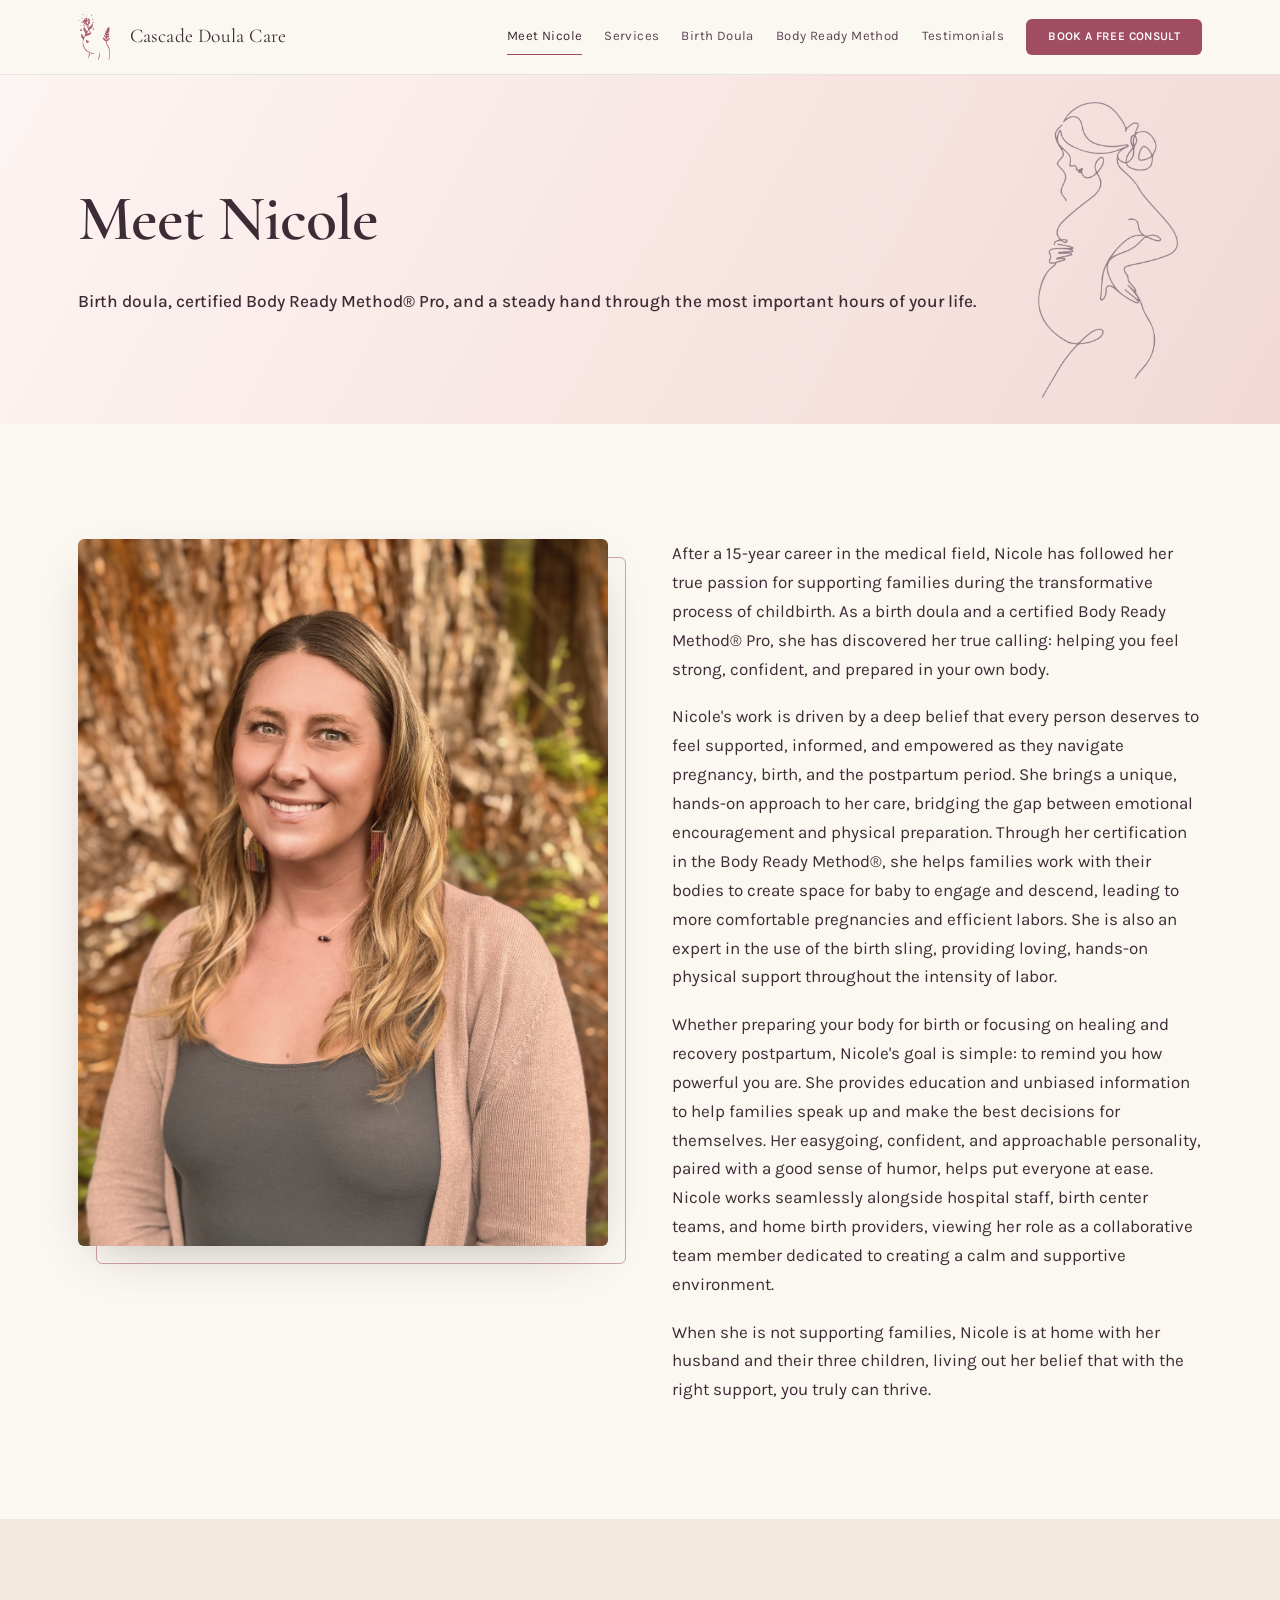
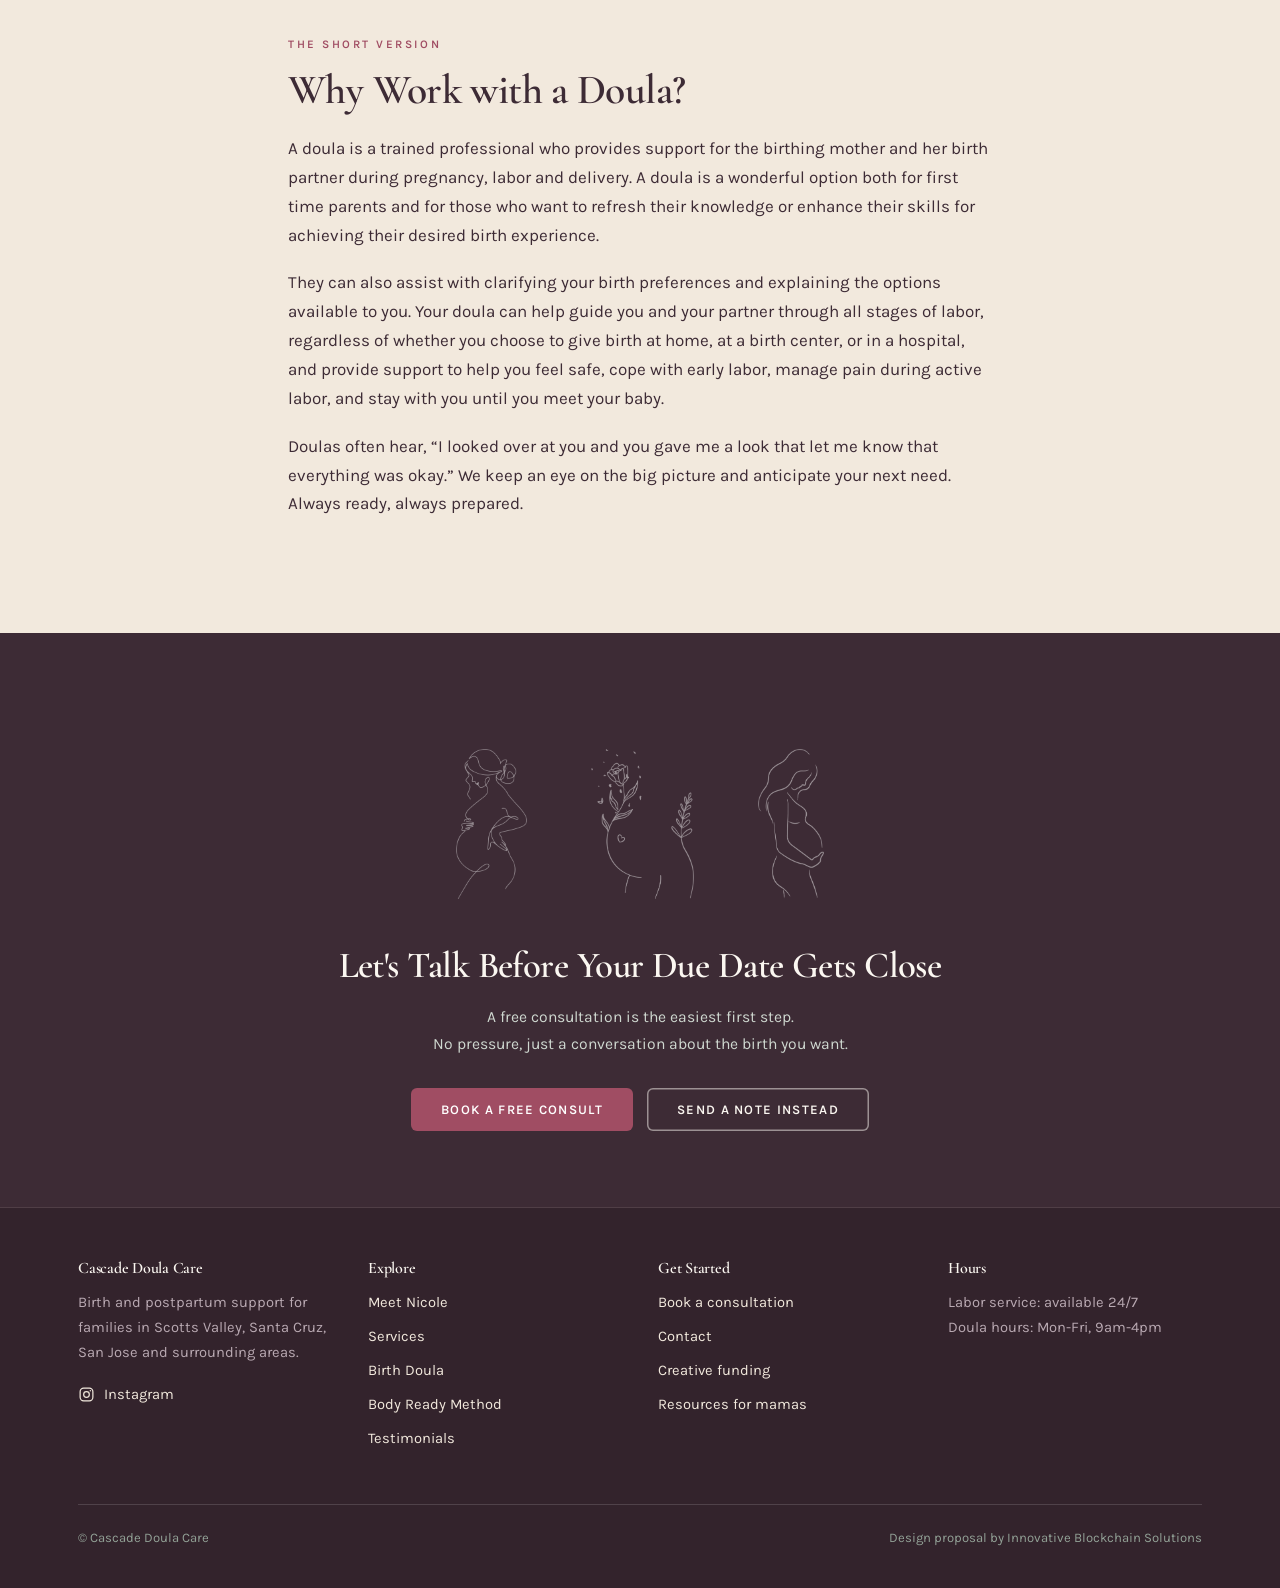
==== about/index.html @ 9ebdb88c "Revert the home hero to the full-bleed photograph Back to the blush-duotone hero with the headline o" ====
<!DOCTYPE html>
<html lang="en">
<head>
<meta charset="utf-8">
<meta name="viewport" content="width=device-width, initial-scale=1">
<title>Meet Nicole · Cascade Doula Care</title>
<meta name="description" content="Nicole Lakey, birth doula and certified Body Ready Method Pro serving Santa&nbsp;Cruz county.">
<meta name="robots" content="noindex, nofollow">
<link rel="preconnect" href="https://fonts.googleapis.com">
<link rel="preconnect" href="https://fonts.gstatic.com" crossorigin>
<link href="https://fonts.googleapis.com/css2?family=Cormorant+Garamond:wght@300;400;500;600;700&family=Karla:wght@400;500;600;700&display=swap" rel="stylesheet">
<link rel="stylesheet" href="../assets/css/site.css?v=20260819160152">
</head>
<body>
<header class="site-header">
  <div class="wrap">
    <a class="brand" href="../"><img class="brand__mark" src="../assets/img/mark-clay.png" alt="" aria-hidden="true"><span>Cascade Doula Care</span></a>
    <button class="nav-toggle" data-nav-toggle aria-expanded="false" aria-controls="primary-nav">Menu</button>
    <nav class="nav" id="primary-nav">
      <a href="../about/" aria-current="page">Meet Nicole</a>
      <a href="../services/">Services</a>
      <a href="../services-packages/">Birth Doula</a>
      <a href="../body-ready-method/">Body Ready Method</a>
      <a href="../testimonials/">Testimonials</a>
      <a class="secondary" href="../creative-funding/">Creative Funding</a>
      <a class="secondary" href="../resources-for-mamas/">Resources</a>
      <a class="secondary" href="../consultation/">Consultation</a>
      <a class="secondary" href="../contact/">Contact</a>
      <a class="btn" href="../consultation/">Book a free consult</a>
    </nav>
  </div>
</header>
<section class="hero hero--light hero--art hero--short">
  <div class="hero__media"><img src="../assets/img/line-1-soft.png" alt="" aria-hidden="true"></div>
  <div class="wrap">
    <div class="hero__inner">
      <h1>Meet Nicole</h1>
      <p class="lede">Birth doula, certified Body Ready Method&reg; Pro, and a steady hand through the most important hours of your life.</p>
    </div>
  </div>
</section>
<section class="section">
  <div class="wrap">
    <div class="split split--top">
      <div class="split__media"><img src="../assets/img/nicole.jpg" alt="Nicole Lakey"></div>
      <div>
        <p>After a 15-year career in the medical field, Nicole has followed her true passion for supporting families during the transformative process of childbirth. As a birth doula and a certified Body Ready Method&reg; Pro, she has discovered her true calling: helping you feel strong, confident, and prepared in your own body.</p>
        <p>Nicole's work is driven by a deep belief that every person deserves to feel supported, informed, and empowered as they navigate pregnancy, birth, and the postpartum period. She brings a unique, hands-on approach to her care, bridging the gap between emotional encouragement and physical preparation. Through her certification in the Body Ready Method&reg;, she helps families work with their bodies to create space for baby to engage and descend, leading to more comfortable pregnancies and efficient labors. She is also an expert in the use of the birth sling, providing loving, hands-on physical support throughout the intensity of labor.</p>
        <p>Whether preparing your body for birth or focusing on healing and recovery postpartum, Nicole's goal is simple: to remind you how powerful you are. She provides education and unbiased information to help families speak up and make the best decisions for themselves. Her easygoing, confident, and approachable personality, paired with a good sense of humor, helps put everyone at ease. Nicole works seamlessly alongside hospital staff, birth center teams, and home birth providers, viewing her role as a collaborative team member dedicated to creating a calm and supportive environment.</p>
        <p>When she is not supporting families, Nicole is at home with her husband and their three children, living out her belief that with the right support, you truly can thrive.</p>
      </div>
    </div>
  </div>
</section>

<section class="section section--sand">
  <div class="wrap narrow">
    <p class="eyebrow">The short version</p>
    <h2>Why Work with a Doula?</h2>
    <p>A doula is a trained professional who provides support for the birthing mother and her birth partner during pregnancy, labor and delivery. A doula is a wonderful option both for first time parents and for those who want to refresh their knowledge or enhance their skills for achieving their desired birth experience.</p>
    <p>They can also assist with clarifying your birth preferences and explaining the options available to you. Your doula can help guide you and your partner through all stages of labor, regardless of whether you choose to give birth at home, at a birth center, or in a hospital, and provide support to help you feel safe, cope with early labor, manage pain during active labor, and stay with you until you meet your baby.</p>
    <p>Doulas often hear, &ldquo;I looked over at you and you gave me a look that let me know that everything was okay.&rdquo; We keep an eye on the big picture and anticipate your next need. Always ready, always prepared.</p>
  </div>
</section>
<section class="section section--ink">
  <div class="wrap narrow" style="text-align:center">
    <div class="motifs">
      <img src="../assets/img/line-1.png" alt="" aria-hidden="true">
      <img src="../assets/img/line-2.png" alt="" aria-hidden="true">
      <img src="../assets/img/line-3.png" alt="" aria-hidden="true">
    </div>
    <h2>Let's Talk Before Your Due Date Gets Close</h2>
    <p class="lede">A free consultation is the easiest first step.<br class="br-wide"> No pressure, just a conversation about the birth you want.</p>
    <div class="btn-row" style="justify-content:center">
      <a class="btn" href="../consultation/">Book a free consult</a>
      <a class="btn btn--ghost" href="../contact/">Send a note instead</a>
    </div>
  </div>
</section>
<footer class="site-footer">
  <div class="wrap">
    <div class="footer-grid">
      <div>
        <h4>Cascade Doula Care</h4>
        <p>Birth and postpartum support for families in Scotts&nbsp;Valley, Santa&nbsp;Cruz, San&nbsp;Jose and surrounding areas.</p>
        <p><a class="ig-link" href="https://www.instagram.com/doulanicolelakey/" rel="noopener"><svg class="ig-icon" viewBox="0 0 24 24" width="17" height="17" fill="none" stroke="currentColor" stroke-width="1.7" stroke-linecap="round" stroke-linejoin="round" aria-hidden="true"><rect x="3" y="3" width="18" height="18" rx="5"/><circle cx="12" cy="12" r="4"/><circle cx="17.4" cy="6.6" r="1" fill="currentColor" stroke="none"/></svg><span>Instagram</span></a></p>
      </div>
      <div>
        <h4>Explore</h4>
        <ul>
          <li><a href="../about/">Meet Nicole</a></li>
          <li><a href="../services/">Services</a></li>
          <li><a href="../services-packages/">Birth Doula</a></li>
          <li><a href="../body-ready-method/">Body Ready Method</a></li>
          <li><a href="../testimonials/">Testimonials</a></li>
        </ul>
      </div>
      <div>
        <h4>Get Started</h4>
        <ul>
          <li><a href="../consultation/">Book a consultation</a></li>
          <li><a href="../contact/">Contact</a></li>
          <li><a href="../creative-funding/">Creative funding</a></li>
          <li><a href="../resources-for-mamas/">Resources for mamas</a></li>
        </ul>
      </div>
      <div>
        <h4>Hours</h4>
        <p>Labor service: available 24/7<br>
        Doula hours: Mon-Fri, 9am-4pm</p>
      </div>
    </div>
    <div class="footer-bottom">
      <span>&copy; Cascade Doula Care</span>
      <span>Design proposal by Innovative Blockchain Solutions</span>
    </div>
  </div>
</footer>
<div class="sticky-cta">
  <a class="btn btn--ghost" href="../contact/">Send a note</a>
  <a class="btn" href="../consultation/">Book a consult</a>
</div>
<script src="../assets/js/site.js?v=20260819160152"></script>
</body>
</html>
---- assets/css/site.css ----
/* Cascade Doula Care — Miguel's proposal
   Palette: evergreen ink + warm cream + clay. Deliberately warmer and
   higher contrast than the live blush/serif site, so the two read as
   genuinely different choices rather than variations. */

:root {
  --ink: #3d2b35;
  --ink-soft: #5b4552;
  --cream: #fbf7f1;
  --sand: #f2e9dd;
  --sand-deep: #e6d9c9;
  --clay: #a04d63;
  --clay-dark: #8a4054;
  --soft: #8c7480;
  --muted: #7c6d75;
  --white: #fff;
  --maxw: 1180px;
  --radius: 4px;
  --shadow: 0 18px 50px -22px rgba(61, 43, 53, .38);
  --serif: "Cormorant Garamond", Georgia, "Times New Roman", serif;
  --sans: "Karla", -apple-system, BlinkMacSystemFont, "Segoe UI", sans-serif;
}

*, *::before, *::after { box-sizing: border-box; }
html { scroll-behavior: smooth; }
body {
  margin: 0;
  background: var(--cream);
  color: var(--ink);
  font-family: var(--sans);
  font-size: 17px;
  line-height: 1.7;
}
img { max-width: 100%; display: block; }
a { color: inherit; }

h1, h2, h3, h4 {
  font-family: var(--serif);
  font-weight: 600;
  line-height: 1.12;
  letter-spacing: -.015em;
  margin: 0 0 .5em;
}
h1 { font-size: clamp(2.5rem, 5.2vw, 4rem); font-weight: 600; }
/* keep headline lines evenly filled instead of dropping one short word
   onto a line of its own */
h1, h2 { text-wrap: balance; }
.lede { text-wrap: pretty; }
h2 { font-size: clamp(1.85rem, 3.4vw, 2.6rem); }
h3 { font-size: clamp(1.25rem, 1.9vw, 1.5rem); }
p { margin: 0 0 1.1em; }
p:last-child { margin-bottom: 0; }

.wrap { width: 100%; max-width: var(--maxw); margin: 0 auto; padding: 0 28px; }
.narrow { max-width: 760px; }
/* same short measure, but flush with the page's left edge instead of centred,
   so a narrow block sitting above full-width content lines up with it */
.wrap.narrow--flush { max-width: var(--maxw); }
.wrap.narrow--flush > * { max-width: 760px; }
.section { padding: clamp(64px, 9vw, 118px) 0; }
.section--sand { background: var(--sand); }
.section--ink { background: var(--ink); color: var(--cream); }
.section--ink h2, .section--ink h3 { color: var(--cream); }

.eyebrow {
  font-size: .72rem;
  letter-spacing: .22em;
  text-transform: uppercase;
  color: var(--clay);
  font-weight: 600;
  margin: 0 0 1.1em;
}
.section--ink .eyebrow { color: var(--sand-deep); }
.lede { font-size: clamp(1.08rem, 1.6vw, 1.3rem); color: var(--ink-soft); }
.section--ink .lede { color: #cfd8d0; }

/* buttons */
.btn {
  display: inline-block;
  padding: 15px 30px;
  border: 0;
  border-radius: 6px;
  background: var(--clay);
  color: var(--white);
  font: 600 .82rem/1 var(--sans);
  letter-spacing: .1em;
  text-transform: uppercase;
  text-decoration: none;
  cursor: pointer;
  transition: background .18s ease, transform .18s ease;
}
.btn:hover { background: var(--clay-dark); transform: translateY(-1px); }
.btn--ghost {
  background: transparent;
  color: var(--ink);
  box-shadow: inset 0 0 0 1.5px rgba(61, 43, 53, .3);
}
.btn--ghost:hover { background: rgba(61, 43, 53, .06); color: var(--ink); }
/* ghost buttons sitting on a dark band need light ink, otherwise they render
   the same colour as the background and vanish */
.section--ink .btn--ghost {
  color: var(--cream);
  box-shadow: inset 0 0 0 1.5px rgba(251, 247, 241, .5);
}
.section--ink .btn--ghost:hover {
  background: rgba(251, 247, 241, .12);
  color: var(--cream);
}
.btn--onlight-dark { background: var(--ink); }
.btn--onlight-dark:hover { background: #281c24; }
.btn-row { display: flex; flex-wrap: wrap; gap: 14px; margin-top: 30px; }

/* header */
.site-header {
  position: sticky; top: 0; z-index: 50;
  background: #fbf7f1;
  border-bottom: 1px solid rgba(61, 43, 53, .1);
}
.site-header .wrap { display: flex; align-items: center; gap: 22px; height: 74px; }
.brand {
  display: flex;
  align-items: center;
  gap: 20px;
  font-family: var(--serif);
  font-size: 1.22rem;
  letter-spacing: .01em;
  text-decoration: none;
  white-space: nowrap;
  margin-right: auto;
}
/* clay so the mark anchors the left of the header against the clay CTA on
   the right, while the wordmark stays ink and does not compete */
.brand__mark { height: 46px; width: auto; flex: none; }
.nav { display: flex; align-items: center; gap: 22px; }
.nav a {
  font-size: .82rem;
  letter-spacing: .03em;
  text-decoration: none;
  color: var(--ink-soft);
  padding: 6px 0;
  border-bottom: 1.5px solid transparent;
  white-space: nowrap;
}
.nav a:hover { color: var(--ink); border-bottom-color: var(--clay); }
.nav a[aria-current="page"] { color: var(--ink); border-bottom-color: var(--clay); }
.nav .btn { color: var(--white); border: 0; padding: 12px 22px; font-size: .74rem; }
.nav-toggle {
  display: none; background: none; border: 0; cursor: pointer;
  font: 600 .78rem/1 var(--sans); letter-spacing: .12em;
  text-transform: uppercase; color: var(--ink); padding: 10px 0;
}

@media (max-width: 1080px) {
  .nav-toggle { display: block; }
  .nav {
    display: none; position: absolute; top: 74px; left: 0; right: 0;
    flex-direction: column; align-items: stretch; gap: 0;
    background: var(--cream); padding: 10px 28px 26px;
    border-bottom: 1px solid rgba(61, 43, 53, .12);
    box-shadow: var(--shadow);
  }
  .nav.is-open { display: flex; }
  .nav a { padding: 13px 0; border-bottom: 1px solid rgba(61, 43, 53, .08); }
  .nav .btn { margin-top: 16px; text-align: center; }
}

/* hero */
.hero { position: relative; color: var(--cream); }
.hero__media { position: absolute; inset: 0; overflow: hidden; }
.hero__media img { width: 100%; height: 100%; object-fit: cover; }
.hero__media::after {
  content: ""; position: absolute; inset: 0;
  background: linear-gradient(105deg, rgba(61,43,53,.9) 0%, rgba(61,43,53,.72) 45%, rgba(61,43,53,.35) 100%);
}
.hero__inner { position: relative; padding: clamp(90px, 15vw, 170px) 0; max-width: 760px; }
.hero h1 { color: var(--cream); }
.hero .lede { color: #dfe6df; max-width: 620px; }
.hero--short .hero__inner { padding: clamp(64px, 9vw, 108px) 0; }

/* light hero: Nicole's blush washed over the photo instead of the dark
   evergreen. Text flips to ink, since cream would vanish on it. */
.hero--light .hero__media { isolation: isolate; }
/* Blush is multiplied INTO the photograph rather than laid over it. Multiply
   keeps every tone and edge of the image and tints it, so the hero reads
   properly pink while the photo stays fully visible. A screen layer lifts the
   shadows so it does not go muddy. */
.hero--light .hero__media::after {
  background: rgb(238, 186, 190);
  mix-blend-mode: multiply;
  opacity: .74;
}
.hero--light .hero__media::before {
  content: "";
  position: absolute;
  inset: 0;
  z-index: 1;
  background: linear-gradient(105deg,
    rgba(255, 226, 228, .52) 0%,
    rgba(255, 226, 228, .34) 42%,
    rgba(255, 226, 228, .18) 76%,
    rgba(255, 226, 228, .10) 100%);
  mix-blend-mode: screen;
  pointer-events: none;
}
/* Blush halo behind the copy. It lives on the hero itself, not on the text
   block: the ellipse is wider than the text block, so anchoring it there
   clipped it against that element's box and left a hard vertical seam. */
.hero--light::after {
  content: "";
  position: absolute;
  inset: 0;
  background: radial-gradient(ellipse 46% 66% at 24% 50%,
    rgba(250, 226, 227, .86) 0%,
    rgba(250, 226, 227, .6) 40%,
    rgba(250, 226, 227, .26) 70%,
    rgba(250, 226, 227, 0) 100%);
  pointer-events: none;
  z-index: 0;
}
.hero--light .hero__inner { position: relative; z-index: 1; }
/* lift the photo itself rather than piling on more tint, so it gets
   lighter without disappearing under the wash again */
.hero--light .hero__media img { filter: grayscale(1) brightness(1.22) contrast(.95); }
.hero--light h1 { color: var(--ink); }
.hero--light .lede { color: var(--ink); font-weight: 500; }
.hero--light .btn--ghost {
  color: var(--ink) !important;
  box-shadow: inset 0 0 0 1.5px rgba(61, 43, 53, .4) !important;
}
.hero--light .btn--ghost:hover { background: rgba(61, 43, 53, .07); }

/* interior heroes: flat blush field with one of Nicole's drawings instead of
   a photograph. Photos behind text needed so much tint they stopped reading,
   and these weigh a tenth as much. */
.hero--art { background: linear-gradient(118deg, #fdf5f3 0%, #f8e6e3 52%, #f2d9d7 100%); }
.hero--art::after { display: none; }
/* interior headings get a wider measure so short ones fit on one line.
   The lede keeps its own 620px cap, so only the heading is affected. */
.hero--art .hero__inner { max-width: 1000px; }
/* a one-sentence hero lede can run a little wider than body copy without
   hurting readability; longer ones still wrap */
.hero--art .lede {
  max-width: 1000px;
  font-size: clamp(1rem, 1.35vw, 1.18rem);
}
.hero--art .hero__media {
  display: flex;
  justify-content: flex-end;
  align-items: center;
  padding-right: clamp(20px, 8vw, 150px);
}
.hero--art .hero__media::before,
.hero--art .hero__media::after { display: none; }
.hero--art .hero__media img {
  width: auto;
  height: clamp(140px, 25vw, 296px);
  object-fit: contain;
  filter: none;
  opacity: .92;
}
@media (max-width: 720px) {
  .hero--art .hero__media { justify-content: center; align-items: flex-end; padding: 0 0 18px; }
  .hero--art .hero__media img { height: clamp(110px, 30vw, 170px); opacity: .5; }
}

/* hard break that only applies where there is room for it */
br.br-wide { display: none; }
@media (min-width: 700px) { br.br-wide { display: inline; } }

/* trust strip */
/* light strip so the dark card band below it has room to land; the strip is
   supporting information, not a feature */
.trust {
  background: var(--sand);
  color: var(--ink-soft);
  padding: 20px 0;
  border-bottom: 1px solid rgba(61, 43, 53, .08);
}
.trust ul {
  list-style: none; margin: 0; padding: 0;
  display: flex; flex-wrap: wrap; justify-content: center;
  gap: 12px 34px;
  font-size: .78rem; letter-spacing: .12em; text-transform: uppercase;
  font-weight: 700;
  color: var(--ink);
}
/* dark variant, for pages where the light hero leaves the sand strip with
   almost no contrast against it */
.trust--dark { background: var(--ink); border-bottom: 0; }
.trust--dark ul { color: #e6d8de; }

/* cards */
.grid { display: grid; gap: 26px; }
.grid--3 { grid-template-columns: repeat(auto-fit, minmax(272px, 1fr)); }
.grid--2 { grid-template-columns: repeat(auto-fit, minmax(320px, 1fr)); }
.card {
  background: var(--white);
  border: 1px solid rgba(61, 43, 53, .1);
  border-radius: var(--radius);
  padding: 34px 30px;
}
.card__num {
  font-family: var(--serif); font-size: 2.2rem; color: var(--clay);
  line-height: 1; display: block; margin-bottom: 14px;
}
.section--ink .card {
  background: rgba(255,255,255,.05);
  border-color: rgba(255,255,255,.14);
  color: #dfe6df;
}

/* the tagline, carried over from the band that used to sit above */
.band-lead {
  font-family: var(--serif);
  font-size: clamp(1.15rem, 2vw, 1.5rem);
  line-height: 1.4;
  text-align: center;
  color: var(--cream);
  max-width: 760px;
  margin: 0 auto clamp(38px, 5vw, 62px);
}

/* premium feature cards: hairline rule, generous padding, and one of
   Nicole's line drawings watermarked into the corner. Paths are relative
   to this stylesheet so they work from any page depth. */
.grid--duo { grid-template-columns: repeat(auto-fit, minmax(430px, 1fr)); }
.card--feature {
  position: relative;
  overflow: hidden;
  padding: 42px 40px 46px;
  /* warm vertical wash rather than flat white, so the card has some depth */
  /* the old gradient ended at #fbf6ef, which is the page cream, so cards
     dissolved into the background at the bottom. Ends lighter now, so the
     card stays a distinct surface all the way down. */
  background: linear-gradient(175deg, #fff 0%, #fffdfb 60%, #fdf9f4 100%);
  border: 1px solid rgba(61, 43, 53, .09);
  border-radius: 6px;
  box-shadow: 0 1px 2px rgba(61, 43, 53, .04);
  transition: transform .22s ease, box-shadow .22s ease, border-color .22s ease;
}
/* hairline inset ring, reads as a printed edge rather than a UI border */
.card--feature > * { position: relative; z-index: 1; }
.card--num::after, .card--feature::after { z-index: 0; }
.card--num .card__num::before {
  content: "";
  position: absolute;
  left: 18px; top: 18px;
  width: 38px; height: 38px;
  border-top: 2px solid var(--clay);
  border-left: 2px solid var(--clay);
  border-top-left-radius: 6px;
  opacity: .45;
  transition: width .25s ease, height .25s ease, opacity .25s ease;
}
.card--num:hover .card__num::before { width: 54px; height: 54px; opacity: .75; }
.card--feature::before {
  content: "";
  display: block;
  width: 34px;
  height: 2px;
  background: var(--clay);
  margin-bottom: 24px;
}
.card--feature::after {
  content: "";
  position: absolute;
  right: -34px;
  bottom: -46px;
  width: 210px;
  height: 210px;
  background-repeat: no-repeat;
  background-position: center;
  background-size: contain;
  opacity: .2;
  pointer-events: none;
  filter: invert(18%) sepia(12%) saturate(900%) hue-rotate(90deg);
}
.card--feature:nth-child(4n+1)::after { background-image: url("../img/line-1.png"); }
.card--feature:nth-child(4n+2)::after { background-image: url("../img/line-2.png"); }
.card--feature:nth-child(4n+3)::after { background-image: url("../img/line-3.png"); }
.card--feature:nth-child(4n+4)::after { background-image: url("../img/line-2.png"); transform: scaleX(-1); }
.card--feature:hover {
  transform: translateY(-3px);
  box-shadow: var(--shadow);
  border-color: rgba(160, 77, 99, .3);
}
/* numbered variant: the numeral replaces the hairline rule */
.card--feature.card--num::before { display: none; }
.card--feature .card__num {
  margin-bottom: 14px;
  /* the display serif defaults to oldstyle figures, whose 3 4 5 7 9 drop
     below the baseline and collide with the rule under them. Lining figures
     sit level and align across cards. */
  font-variant-numeric: lining-nums tabular-nums;
  font-feature-settings: "lnum" 1, "tnum" 1;
  font-size: 3rem;
  line-height: 1.05;
  display: block;
  margin-bottom: 6px;
  color: var(--clay);
  position: static;
}
.card--num { padding-top: 68px; }
.card--feature .card__num + h3 {
  padding-top: 18px;
  border-top: 2px solid rgba(160, 77, 99, .28);
  display: inline-block;
}
.card--feature h3 { font-size: clamp(1.3rem, 1.9vw, 1.5rem); margin-bottom: .55em; }
.card--feature p { color: var(--ink-soft); position: relative; }

/* the five BRM pillars: one row so they read as a set, compact because
   they carry no body copy */
.grid--five { grid-template-columns: repeat(auto-fit, minmax(186px, 1fr)); gap: 18px; }
/* the bracket sits at 14px and runs 24px, so it ends at 38. Top padding of
   50 puts the numeral clear of it with room to spare. Using the padding
   shorthand here is what previously overrode .card--num's top padding and
   let the bracket cut through the numerals. */
.card--pillar { padding: 50px 18px 30px; }
.card--pillar .card__num::before { left: 14px; top: 14px; width: 24px; height: 24px; }
.card--pillar:hover .card__num::before { width: 34px; height: 34px; }
.card--pillar .card__num { font-size: 1.9rem; margin-bottom: 18px; }
.card--pillar .card__num + h3 {
  padding-top: 16px;
  /* sized so the two longest pillar names hold one line in a 210px card */
  font-size: clamp(.98rem, 1.22vw, 1.08rem);
  white-space: nowrap;
  margin-bottom: 0;
  line-height: 1.25;
}
.pillar--open { cursor: pointer; }
.pillar--open:focus-visible { outline: 2px solid var(--clay); outline-offset: 3px; }
.pillar__more {
  display: block;
  margin-top: 14px;
  font-size: .68rem;
  letter-spacing: .14em;
  text-transform: uppercase;
  color: var(--clay);
  font-weight: 600;
}
.card--pillar::after { width: 132px; height: 132px; right: -26px; bottom: -30px; opacity: .17; }

/* the same card treatment on a dark band: keep the translucent panel and
   switch the bracket, rule and watermark to light so they read */
.section--ink .card--feature {
  background: rgba(255, 255, 255, .05);
  border-color: rgba(255, 255, 255, .14);
  box-shadow: none;
}
.section--ink .card--num .card__num::before { border-color: rgba(250, 226, 227, .5); }
.section--ink .card--feature .card__num + h3 { border-top-color: rgba(250, 226, 227, .32); }
.section--ink .card--feature::after { opacity: .12; filter: none; }
/* .card--feature forces ink body copy, which is invisible on a dark band */
.section--ink .card--feature p { color: #ddd0d7; }
.section--ink .card--feature h3 { color: var(--cream); }
.section--ink .card--feature:nth-child(4n+1)::after { background-image: url("../img/line-1.png"); }
.section--ink .card--feature:nth-child(4n+2)::after { background-image: url("../img/line-2.png"); }
.section--ink .card--feature:nth-child(4n+3)::after { background-image: url("../img/line-3.png"); }
.section--ink .card--feature:hover {
  border-color: rgba(255, 255, 255, .3);
  box-shadow: 0 18px 44px -22px rgba(0, 0, 0, .55);
}

/* split */
.split { display: grid; grid-template-columns: repeat(auto-fit, minmax(320px, 1fr)); gap: clamp(34px, 5vw, 68px); align-items: center; }
/* offset hairline frame behind each photo, the way a matted print sits on
   a mount. Editorial rather than a plain drop shadow. */
.split__media { position: relative; }
.split__media::before {
  content: "";
  position: absolute;
  top: 18px; right: -18px; bottom: -18px; left: 18px;
  border: 1px solid rgba(160, 77, 99, .5);
  border-radius: 6px;
  pointer-events: none;
}
/* soften the in-content photos: pull the saturation and contrast back a
   touch, then lay a light blush wash over them so they sit in the palette
   instead of reading as raw camera files */
.split__media { isolation: isolate; }
.split__media::after {
  content: "";
  position: absolute;
  inset: 0;
  border-radius: 6px;
  background: rgb(240, 208, 205);
  mix-blend-mode: multiply;
  opacity: .26;
  pointer-events: none;
  z-index: 2;
}
.split__media img {
  position: relative;
  filter: saturate(.78) contrast(.95) brightness(1.05);
  border-radius: 6px;
  box-shadow: var(--shadow);
  width: 100%;
  height: 100%;
  object-fit: cover;
  max-height: 620px;
}
@media (max-width: 620px) {
  .split__media::before { top: 12px; right: -12px; bottom: -12px; left: 12px; }
}
/* top-align the media with the first line of text instead of centring it
   against a tall column */
.split--top { align-items: start; }
.split--top .split__media img { height: auto; max-height: none; }

/* landscape photo beside a long list: stretch the media to the column height
   and crop, rather than letting a short image float with dead space below */
.split--fill { align-items: stretch; }
.split--fill .split__media {
  height: 100%;
  min-height: 340px;
  max-height: 500px;
  align-self: center;
}
.split--fill .split__media img { height: 100%; max-height: none; object-fit: cover; }
@media (max-width: 760px) { .split--fill .split__media { min-height: 280px; } }

/* coverage panel standing in for the photo beside the package list */
/* start level with the checklist opposite, not centred against the whole
   column: the heading and lede introduce the section, then the two parallel
   blocks begin together */
.coverage { align-self: start; }
.coverage h3 { margin-bottom: .9em; }
/* no bullets here on purpose: the left column is already a bulleted list, and
   two identical lists side by side read as twins rather than as two kinds of
   information */
.paylist { list-style: none; margin: 0; padding: 0; }
.paylist li {
  padding: 13px 0;
  border-bottom: 1px solid rgba(61, 43, 53, .1);
  color: var(--ink-soft);
  font-size: .97rem;
}
.paylist li:last-child { border-bottom: 0; }
.coverage__link {
  display: inline-block;
  margin-top: 20px;
  color: var(--clay);
  font-size: .82rem;
  letter-spacing: .06em;
  font-weight: 600;
  text-decoration: none;
  border-bottom: 1px solid rgba(160, 77, 99, .35);
  padding-bottom: 2px;
}
.coverage__link:hover { border-bottom-color: var(--clay); }

/* checklist */
.checklist { list-style: none; margin: 0; padding: 0; }
.checklist li { position: relative; padding: 0 0 16px 30px; }
.checklist li::before {
  content: ""; position: absolute; left: 0; top: .62em;
  width: 9px; height: 9px; border-radius: 50%;
  background: var(--clay);
}
.section--ink .checklist li::before { background: var(--sand-deep); }

/* quotes */
.quote {
  background: var(--white);
  border-left: 3px solid var(--clay);
  border-radius: var(--radius);
  padding: 28px 30px;
  margin: 0;
}
.quote p { font-family: var(--serif); font-size: 1.08rem; line-height: 1.5; margin-bottom: .7em; }
.quote cite { font-style: normal; font-size: .78rem; letter-spacing: .13em; text-transform: uppercase; color: var(--muted); }
/* grid, not CSS columns: rows keep every card top on the same line.
   Masonry staggered them, which read as misaligned. */
.quote-cols {
  display: grid;
  grid-template-columns: repeat(auto-fit, minmax(300px, 1fr));
  gap: 22px;
}

/* expandable testimonial cards */
.quote--open {
  cursor: pointer;
  border: 1px solid rgba(61, 43, 53, .08);
  border-left: 3px solid var(--clay);
  transition: transform .2s ease, box-shadow .2s ease;
}
.quote--open:hover, .quote--open:focus-visible {
  transform: translateY(-2px);
  box-shadow: var(--shadow);
  outline: none;
}
.quote--open:focus-visible { box-shadow: var(--shadow), 0 0 0 2px var(--clay); }
.quote--open cite { display: block; }
.quote__preview { color: var(--ink-soft); font-size: .95rem; }
.quote__more {
  display: block;
  margin-top: 12px;
  font-size: .72rem;
  letter-spacing: .14em;
  text-transform: uppercase;
  color: var(--clay);
  font-weight: 600;
}
.quote__full { display: none; }

/* modal */
.modal {
  position: fixed;
  inset: 0;
  z-index: 200;
  display: none;
  align-items: center;
  justify-content: center;
  padding: 24px;
  background: rgba(41, 29, 36, .55);
}
/* the blur lives on a layer behind the panel, not on the modal itself, so the
   review text is not rendered inside a filtered layer */
.modal::before {
  content: "";
  position: absolute;
  inset: 0;
  backdrop-filter: blur(3px);
  pointer-events: none;
}
.modal__panel { z-index: 1; }
.modal.is-open { display: flex; }
.modal__panel {
  background: var(--cream);
  border-radius: 6px;
  max-width: 720px;
  width: 100%;
  max-height: 86vh;
  overflow-y: auto;
  padding: clamp(30px, 5vw, 52px);
  box-shadow: 0 30px 80px -30px rgba(41, 29, 36, .6);
  position: relative;
}
.modal__close {
  position: absolute;
  top: 14px; right: 16px;
  background: none;
  border: 0;
  font: 400 1.6rem/1 var(--sans);
  color: var(--muted);
  cursor: pointer;
  padding: 6px 10px;
  border-radius: 4px;
}
.modal__close:hover { color: var(--ink); background: rgba(61, 43, 53, .07); }
.modal__lead {
  font-family: var(--serif);
  font-size: clamp(1.25rem, 2.4vw, 1.7rem);
  line-height: 1.35;
  margin-bottom: 1em;
}
.modal__body p { color: var(--ink-soft); margin-bottom: 1em; }
.modal__cite {
  display: block;
  margin-top: 18px;
  padding-top: 16px;
  border-top: 1px solid rgba(61, 43, 53, .15);
  font-size: .78rem;
  letter-spacing: .13em;
  text-transform: uppercase;
  color: var(--muted);
  font-style: normal;
}
body.modal-open { overflow: hidden; }

/* price table */
.prices { list-style: none; margin: 0; padding: 0; }
.prices li {
  display: flex; flex-wrap: wrap; gap: 6px 18px;
  justify-content: space-between; align-items: baseline;
  padding: 18px 0; border-bottom: 1px solid rgba(61, 43, 53, .13);
}
.prices li:first-child { border-top: 1px solid rgba(61, 43, 53, .13); }
.prices .price-name { font-family: var(--serif); font-size: 1.16rem; font-weight: 600; }
.prices .price-meta { color: var(--muted); font-size: .88rem; }
.prices .price-amt { font-family: var(--serif); font-size: 1.32rem; font-weight: 600; color: var(--clay); }

/* form */
.form-panel {
  background: var(--white);
  border: 1px solid rgba(61, 43, 53, .1);
  border-radius: var(--radius);
  padding: clamp(28px, 4vw, 44px);
  box-shadow: var(--shadow);
}
.field { margin-bottom: 20px; }
.field label {
  display: block; font-size: .72rem; letter-spacing: .14em;
  text-transform: uppercase; color: var(--muted); margin-bottom: 7px; font-weight: 600;
}
.field input, .field select, .field textarea {
  width: 100%; padding: 13px 14px;
  border: 1px solid rgba(61, 43, 53, .22);
  border-radius: var(--radius);
  background: var(--cream);
  font: inherit; font-size: .96rem; color: var(--ink);
}
.field input:focus, .field select:focus, .field textarea:focus {
  outline: 2px solid var(--clay); outline-offset: 1px; border-color: transparent;
}
.field textarea { min-height: 128px; resize: vertical; }
.field-row { display: grid; grid-template-columns: repeat(auto-fit, minmax(200px, 1fr)); gap: 0 20px; }
.form-note { font-size: .82rem; color: var(--muted); margin-top: 16px; }
.form-status {
  display: none; margin-top: 18px; padding: 14px 16px;
  background: var(--sand); border-left: 3px solid var(--clay);
  border-radius: var(--radius); font-size: .92rem;
}
.form-status.is-visible { display: block; }

/* Nicole's line drawings, keyed off her blush background into transparent
   art so they can sit on any colour. White reads well on the ink band. */
.motifs {
  display: flex;
  justify-content: center;
  align-items: flex-end;
  gap: clamp(26px, 6vw, 64px);
  margin: 0 0 36px;
}
.motifs img {
  height: clamp(100px, 12vw, 150px);
  width: auto;
  opacity: .5;
}
@media (max-width: 560px) { .motifs img:nth-child(3) { display: none; } }
/* a little more air between the drawings and the headline below them */
.section--ink .motifs { margin-bottom: 46px; }

/* ornament band: the drawings used large and on purpose, high on the page,
   sage-tinted so they read against cream */
.ornament {
  background: var(--cream);
  padding: clamp(40px, 6vw, 70px) 0 clamp(30px, 4vw, 46px);
  text-align: center;
}
/* spread the drawings across most of the width so the band does not sit
   as a small cluster in a wide empty field */
.ornament .motifs {
  margin-bottom: 26px;
  gap: clamp(40px, 14vw, 210px);
}
.ornament .motifs img { height: clamp(110px, 14vw, 172px); opacity: .85; }

/* hairlines running out from the text toward the container edges */
.ornament__line {
  display: flex;
  align-items: center;
  gap: clamp(18px, 3vw, 40px);
  max-width: 1040px;
  margin: 0 auto;
}
.ornament__line::before,
.ornament__line::after {
  content: "";
  flex: 1 1 0;
  height: 1px;
  background: linear-gradient(90deg, rgba(160, 77, 99, 0), rgba(160, 77, 99, .45));
}
.ornament__line::after { transform: scaleX(-1); }
.ornament__line p { flex: 0 1 auto; }
/* on the dark band the rules need to be light, and the lead loses its auto
   margins so the flex row can centre it */
.section--ink .ornament__line::before,
.section--ink .ornament__line::after {
  background: linear-gradient(90deg, rgba(250, 226, 227, 0), rgba(250, 226, 227, .45));
}
.ornament__line .band-lead { margin: 0; flex: 0 1 auto; }
.section--ink .ornament__line { margin-bottom: clamp(38px, 5vw, 62px); }
/* the ornament already provides breathing room, so the section after it
   does not need a full top pad */
.ornament + .section { padding-top: clamp(26px, 3.5vw, 52px); }
.ornament p {
  font-family: var(--serif);
  font-size: clamp(1.15rem, 2.2vw, 1.55rem);
  color: var(--ink-soft);
  max-width: 640px;
  margin: 0 auto;
  line-height: 1.4;
}

/* reassurance block beside the form: a face and a real client line at the
   exact moment someone decides whether to hit send */
.form-aside { margin-top: auto; margin-bottom: auto; }
.form-aside {
  margin-top: 44px;
  padding-top: 30px;
  border-top: 1px solid rgba(61, 43, 53, .14);
  display: flex;
  gap: 20px;
  align-items: flex-start;
}
.form-aside__photo {
  filter: saturate(.78) contrast(.95) brightness(1.05);
  width: 96px;
  height: 96px;
  border-radius: 50%;
  object-fit: cover;
  flex: none;
  box-shadow: 0 6px 18px -8px rgba(61, 43, 53, .45);
}
.form-aside blockquote {
  margin: 0;
  font-family: var(--serif);
  font-size: 1.06rem;
  line-height: 1.45;
  color: var(--ink);
}
.form-aside cite {
  display: block;
  margin-top: 10px;
  font-style: normal;
  font-size: .74rem;
  letter-spacing: .13em;
  text-transform: uppercase;
  color: var(--muted);
}
@media (max-width: 560px) { .form-aside { flex-direction: column; } }

/* photo strip */
.strip { display: grid; grid-template-columns: repeat(auto-fit, minmax(230px, 1fr)); gap: 3px; }
.strip img { width: 100%; height: 300px; object-fit: cover; }

/* sticky mobile cta */
.sticky-cta {
  position: fixed; left: 0; right: 0; bottom: 0; z-index: 60;
  display: none; gap: 10px; padding: 12px 16px;
  background: #fbf7f1;
  border-top: 1px solid rgba(61, 43, 53, .12);
}
.sticky-cta .btn { flex: 1; text-align: center; padding: 14px 10px; }
@media (max-width: 760px) {
  .sticky-cta { display: flex; }
  body { padding-bottom: 76px; }
  .quote-cols { grid-template-columns: 1fr; }
}

/* footer */
/* the footer sat at the same plum as the CTA band above it, so the two
   merged into one dark mass. A step darker plus a hairline separates them,
   and the CTA band no longer needs its full bottom pad. */
.site-footer {
  background: #33232c;
  border-top: 1px solid rgba(250, 226, 227, .14);
  color: #b9a9b2;
  padding: 52px 0 38px;
  font-size: .92rem;
}
section.section--ink:last-of-type { padding-bottom: clamp(46px, 6vw, 76px); }
/* the closing CTA headline needs about 850px at its full size, so give that
   band a wider measure than the default narrow wrap */
section.section--ink:last-of-type .wrap.narrow { max-width: 920px; }
/* a step down from the standard h2 so the headline holds one line with room
   to breathe either side, instead of filling the container edge to edge */
section.section--ink:last-of-type h2 { font-size: clamp(1.7rem, 2.9vw, 2.3rem); }
/* supporting copy under the closing headline, not a lede that has to carry a
   section on its own */
section.section--ink:last-of-type .lede { font-size: clamp(.98rem, 1.2vw, 1.08rem); }
.site-footer a { color: var(--sand); text-decoration: none; }
.site-footer a:hover { text-decoration: underline; }
.site-footer h4 { color: var(--cream); font-size: 1rem; margin-bottom: .8em; }
.footer-bottom { color: #8d7c86; }
.ig-link { display: inline-flex; align-items: center; gap: 9px; }
.ig-icon { flex: none; }
.ig-link:hover .ig-icon { opacity: .8; }

.footer-grid { display: grid; grid-template-columns: repeat(auto-fit, minmax(210px, 1fr)); gap: 36px; }
.footer-grid ul { list-style: none; margin: 0; padding: 0; }
.footer-grid li { margin-bottom: 9px; }
.footer-bottom {
  margin-top: 44px; padding-top: 22px;
  border-top: 1px solid rgba(255,255,255,.14);
  display: flex; flex-wrap: wrap; gap: 10px 22px; justify-content: space-between;
  font-size: .82rem; color: #93a297;
}


/* secondary nav links live in the mobile menu and the footer only */
@media (min-width: 1081px) { .nav .secondary { display: none; } }
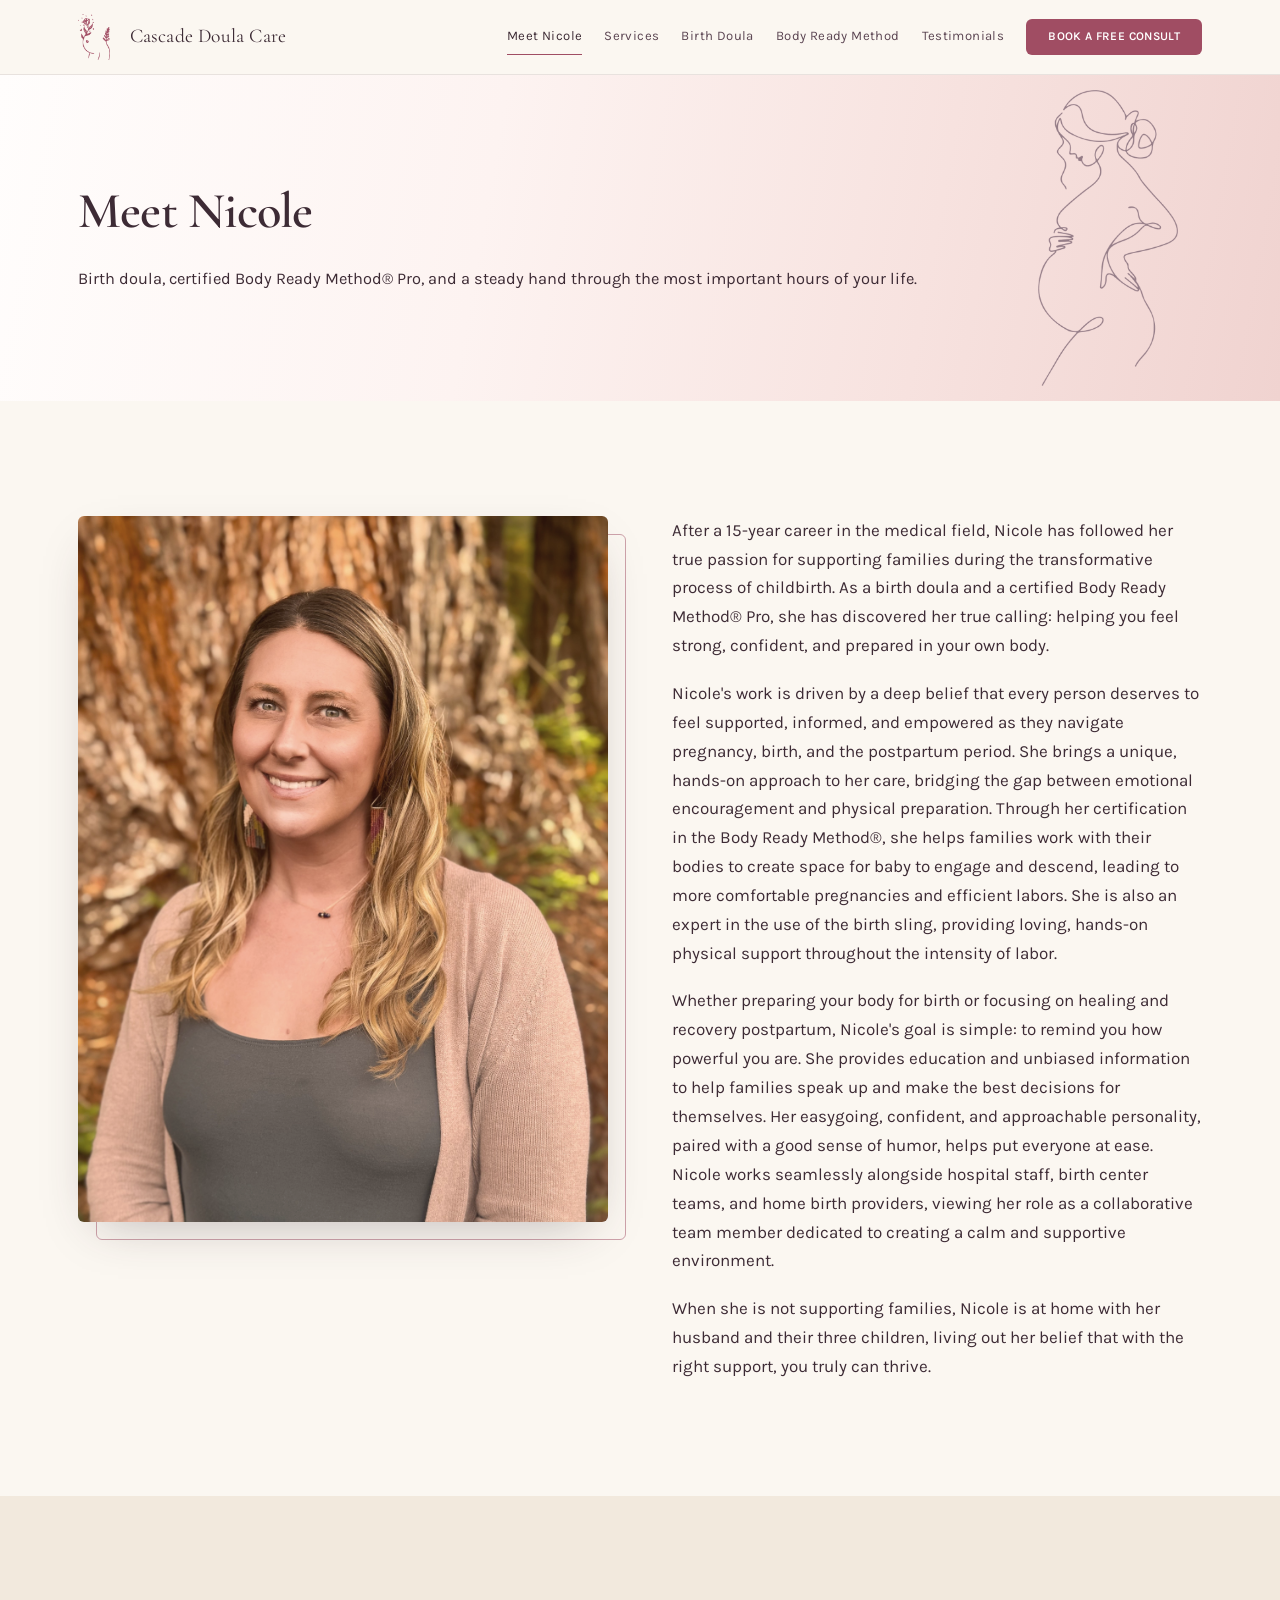
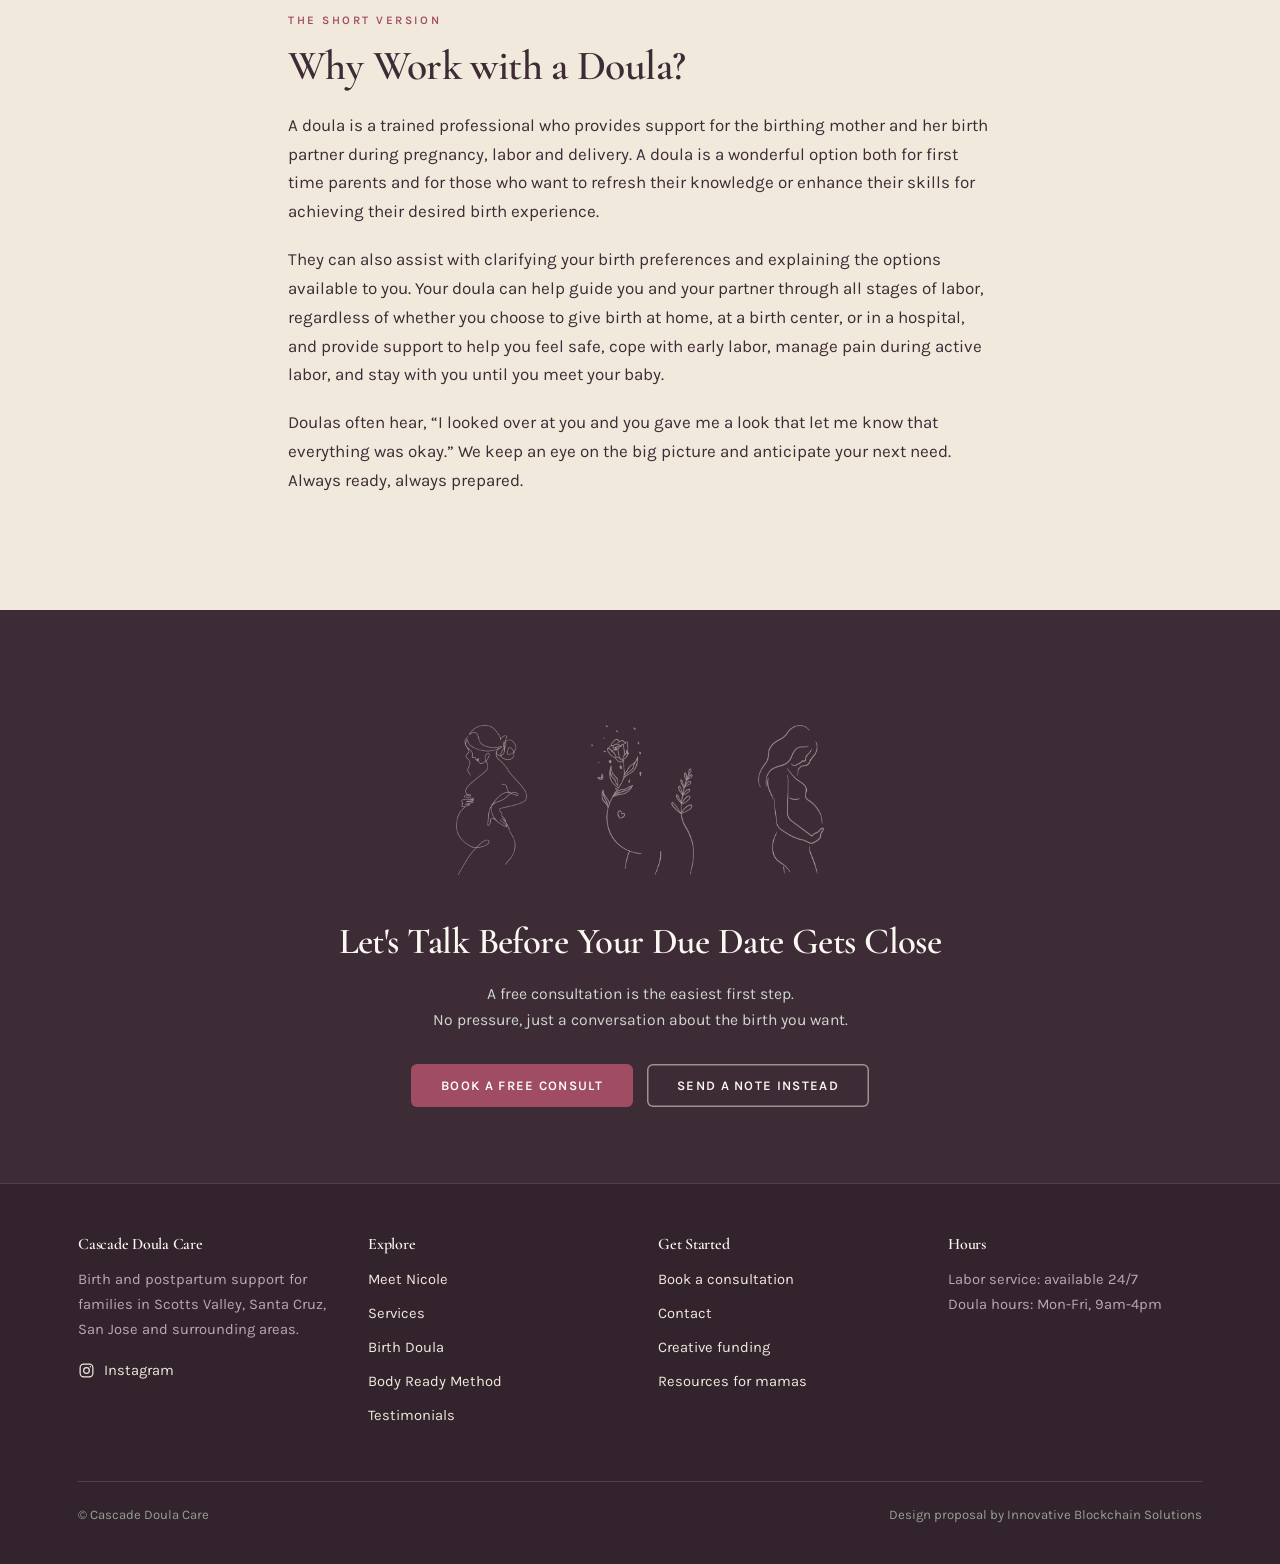
==== commit 5c9e8b4b: "Interior heroes: white to pink fade, smaller heading, lighter lede The gradient started at #fdf5f3, " ====
--- a/about/index.html
+++ b/about/index.html
@@ -9,7 +9,7 @@
 <link rel="preconnect" href="https://fonts.googleapis.com">
 <link rel="preconnect" href="https://fonts.gstatic.com" crossorigin>
 <link href="https://fonts.googleapis.com/css2?family=Cormorant+Garamond:wght@300;400;500;600;700&family=Karla:wght@400;500;600;700&display=swap" rel="stylesheet">
-<link rel="stylesheet" href="../assets/css/site.css?v=20260819160152">
+<link rel="stylesheet" href="../assets/css/site.css?v=20260819191646">
 </head>
 <body>
 <header class="site-header">
@@ -120,6 +120,6 @@
   <a class="btn btn--ghost" href="../contact/">Send a note</a>
   <a class="btn" href="../consultation/">Book a consult</a>
 </div>
-<script src="../assets/js/site.js?v=20260819160152"></script>
+<script src="../assets/js/site.js?v=20260819191646"></script>
 </body>
 </html>
--- a/assets/css/site.css
+++ b/assets/css/site.css
@@ -232,16 +232,18 @@
 /* interior heroes: flat blush field with one of Nicole's drawings instead of
    a photograph. Photos behind text needed so much tint they stopped reading,
    and these weigh a tenth as much. */
-.hero--art { background: linear-gradient(118deg, #fdf5f3 0%, #f8e6e3 52%, #f2d9d7 100%); }
+.hero--art { background: linear-gradient(100deg, #fffdfc 0%, #fdf3f1 38%, #f7e2df 72%, #f0d3d0 100%); }
 .hero--art::after { display: none; }
 /* interior headings get a wider measure so short ones fit on one line.
    The lede keeps its own 620px cap, so only the heading is affected. */
 .hero--art .hero__inner { max-width: 1000px; }
+.hero--art h1 { font-size: clamp(2.1rem, 4vw, 3.15rem); }
 /* a one-sentence hero lede can run a little wider than body copy without
    hurting readability; longer ones still wrap */
 .hero--art .lede {
   max-width: 1000px;
-  font-size: clamp(1rem, 1.35vw, 1.18rem);
+  font-size: clamp(.97rem, 1.28vw, 1.12rem);
+  font-weight: 400;
 }
 .hero--art .hero__media {
   display: flex;
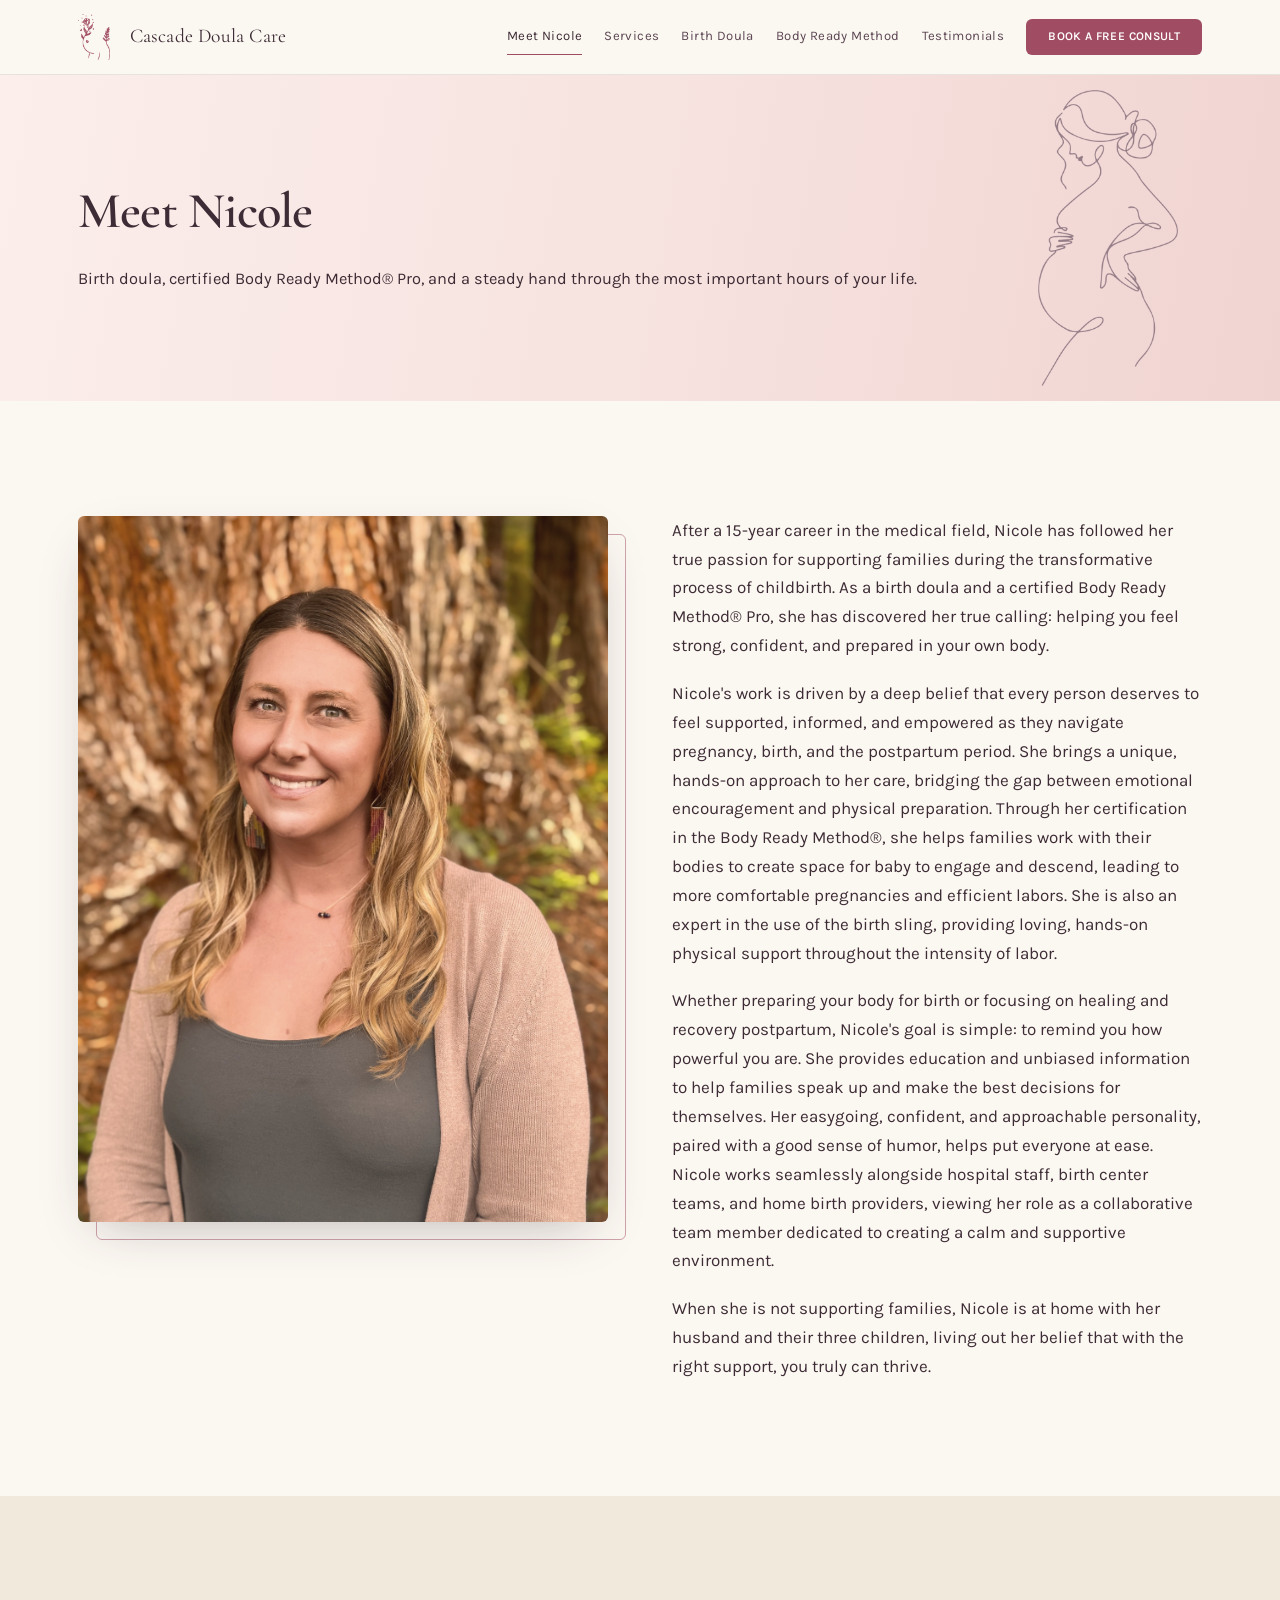
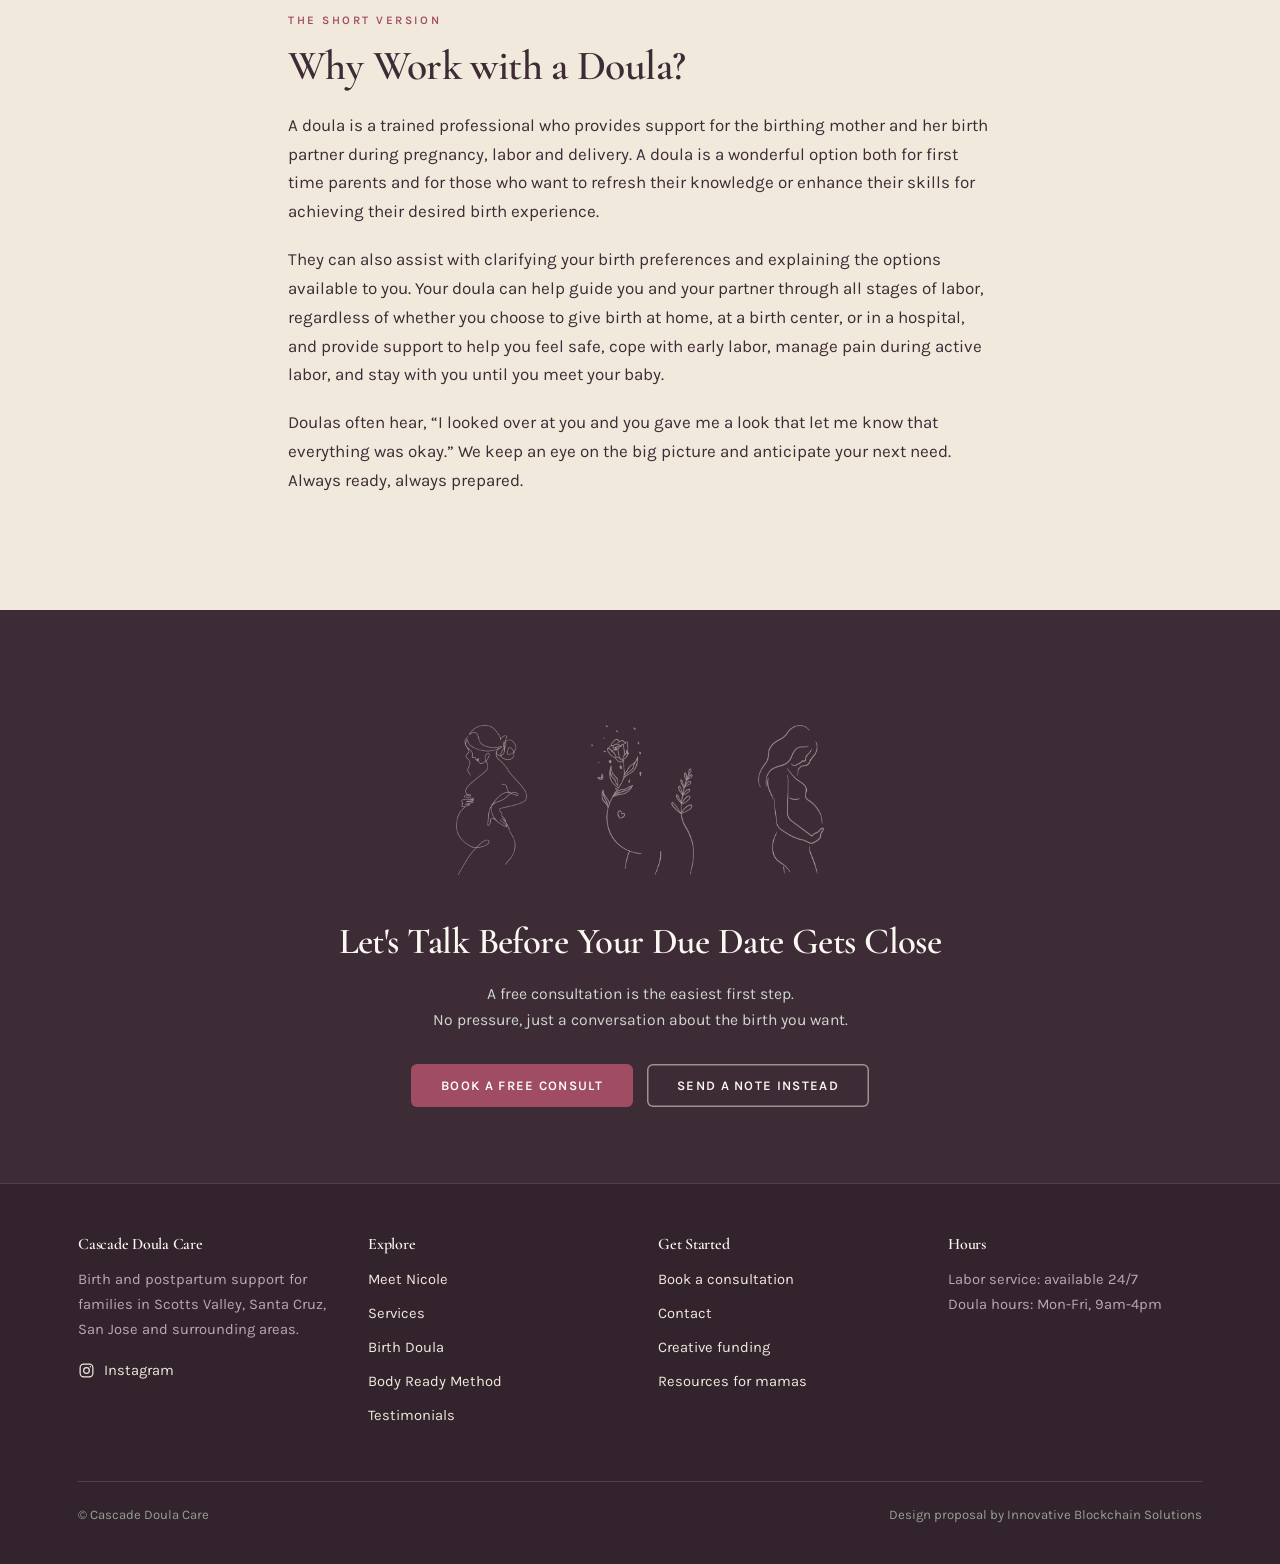
==== commit 493c97b4: "Interior hero fades soft pink into pink, no white Co-Authored-By: Claude Opus 5 (1M context) <norepl" ====
--- a/about/index.html
+++ b/about/index.html
@@ -9,7 +9,7 @@
 <link rel="preconnect" href="https://fonts.googleapis.com">
 <link rel="preconnect" href="https://fonts.gstatic.com" crossorigin>
 <link href="https://fonts.googleapis.com/css2?family=Cormorant+Garamond:wght@300;400;500;600;700&family=Karla:wght@400;500;600;700&display=swap" rel="stylesheet">
-<link rel="stylesheet" href="../assets/css/site.css?v=20260819191646">
+<link rel="stylesheet" href="../assets/css/site.css?v=20260819192702">
 </head>
 <body>
 <header class="site-header">
@@ -120,6 +120,6 @@
   <a class="btn btn--ghost" href="../contact/">Send a note</a>
   <a class="btn" href="../consultation/">Book a consult</a>
 </div>
-<script src="../assets/js/site.js?v=20260819191646"></script>
+<script src="../assets/js/site.js?v=20260819192702"></script>
 </body>
 </html>
--- a/assets/css/site.css
+++ b/assets/css/site.css
@@ -232,7 +232,8 @@
 /* interior heroes: flat blush field with one of Nicole's drawings instead of
    a photograph. Photos behind text needed so much tint they stopped reading,
    and these weigh a tenth as much. */
-.hero--art { background: linear-gradient(100deg, #fffdfc 0%, #fdf3f1 38%, #f7e2df 72%, #f0d3d0 100%); }
+/* soft pink into a fuller pink, no white anywhere in the run */
+.hero--art { background: linear-gradient(100deg, #fbeeeb 0%, #f7e3e0 50%, #f0d4d1 100%); }
 .hero--art::after { display: none; }
 /* interior headings get a wider measure so short ones fit on one line.
    The lede keeps its own 620px cap, so only the heading is affected. */
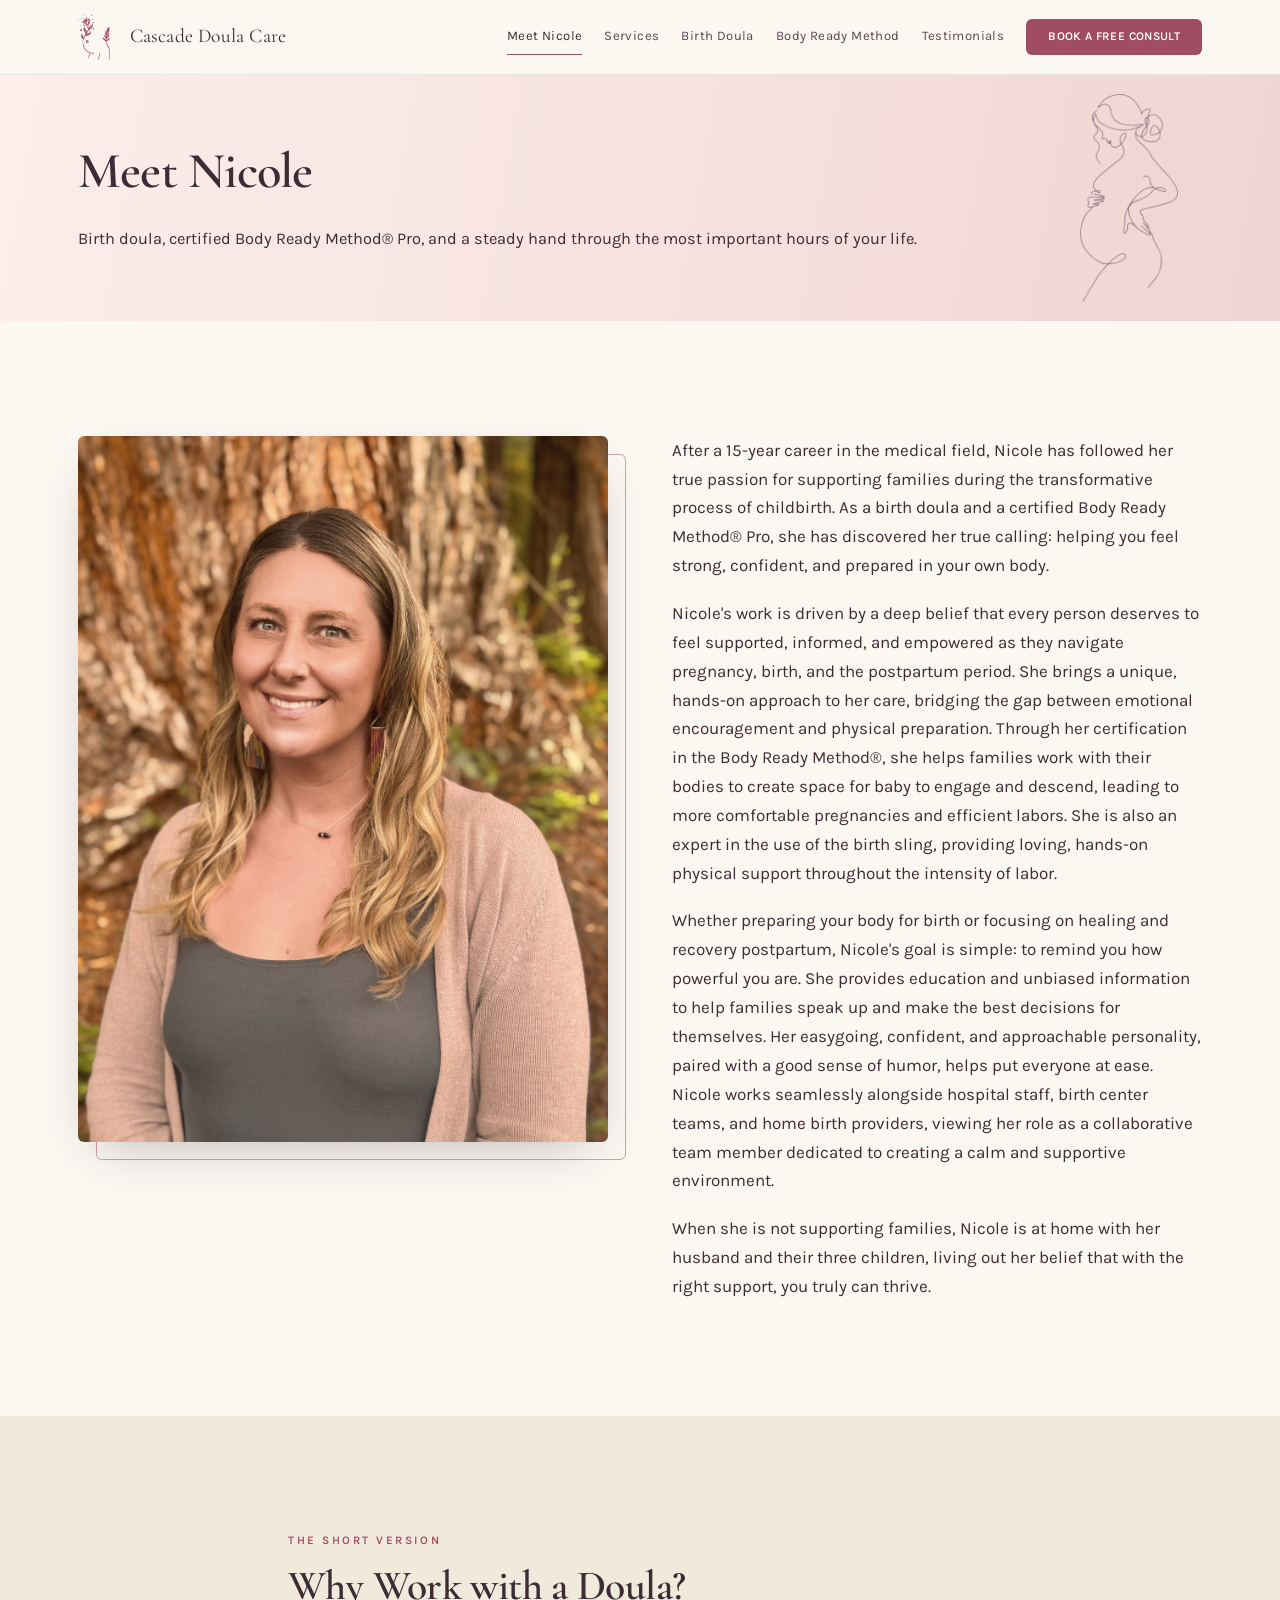
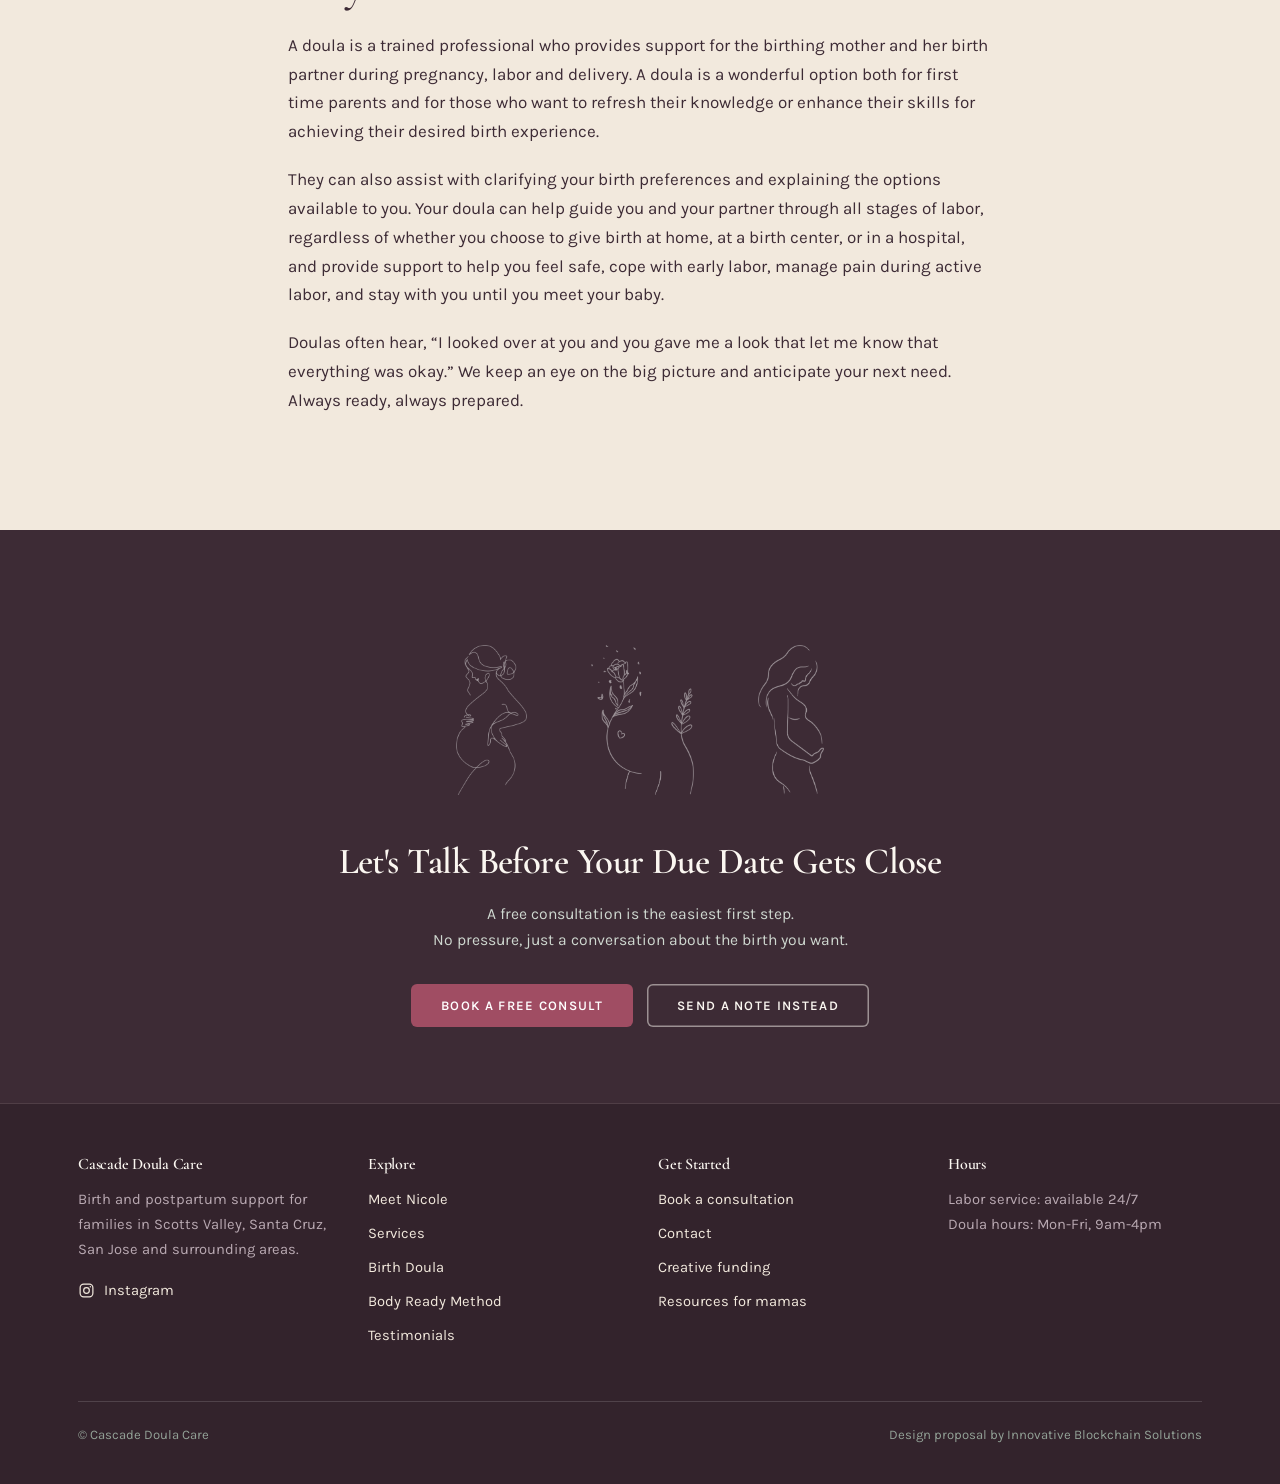
==== commit 507c1a9a: "Shorten the interior hero band Down from about 330px to 248px, so a page label stops pushing real co" ====
--- a/about/index.html
+++ b/about/index.html
@@ -9,7 +9,7 @@
 <link rel="preconnect" href="https://fonts.googleapis.com">
 <link rel="preconnect" href="https://fonts.gstatic.com" crossorigin>
 <link href="https://fonts.googleapis.com/css2?family=Cormorant+Garamond:wght@300;400;500;600;700&family=Karla:wght@400;500;600;700&display=swap" rel="stylesheet">
-<link rel="stylesheet" href="../assets/css/site.css?v=20260819192702">
+<link rel="stylesheet" href="../assets/css/site.css?v=20260819193204">
 </head>
 <body>
 <header class="site-header">
@@ -120,6 +120,6 @@
   <a class="btn btn--ghost" href="../contact/">Send a note</a>
   <a class="btn" href="../consultation/">Book a consult</a>
 </div>
-<script src="../assets/js/site.js?v=20260819192702"></script>
+<script src="../assets/js/site.js?v=20260819193204"></script>
 </body>
 </html>
--- a/assets/css/site.css
+++ b/assets/css/site.css
@@ -238,6 +238,9 @@
 /* interior headings get a wider measure so short ones fit on one line.
    The lede keeps its own 620px cap, so only the heading is affected. */
 .hero--art .hero__inner { max-width: 1000px; }
+/* a page label, not a section: about a third less height than the shared
+   short-hero padding, which also lets the drawing fill more of the band */
+.hero--art.hero--short .hero__inner { padding: clamp(44px, 5.4vw, 68px) 0; }
 .hero--art h1 { font-size: clamp(2.1rem, 4vw, 3.15rem); }
 /* a one-sentence hero lede can run a little wider than body copy without
    hurting readability; longer ones still wrap */
@@ -256,7 +259,7 @@
 .hero--art .hero__media::after { display: none; }
 .hero--art .hero__media img {
   width: auto;
-  height: clamp(140px, 25vw, 296px);
+  height: clamp(120px, 17vw, 208px);
   object-fit: contain;
   filter: none;
   opacity: .92;
